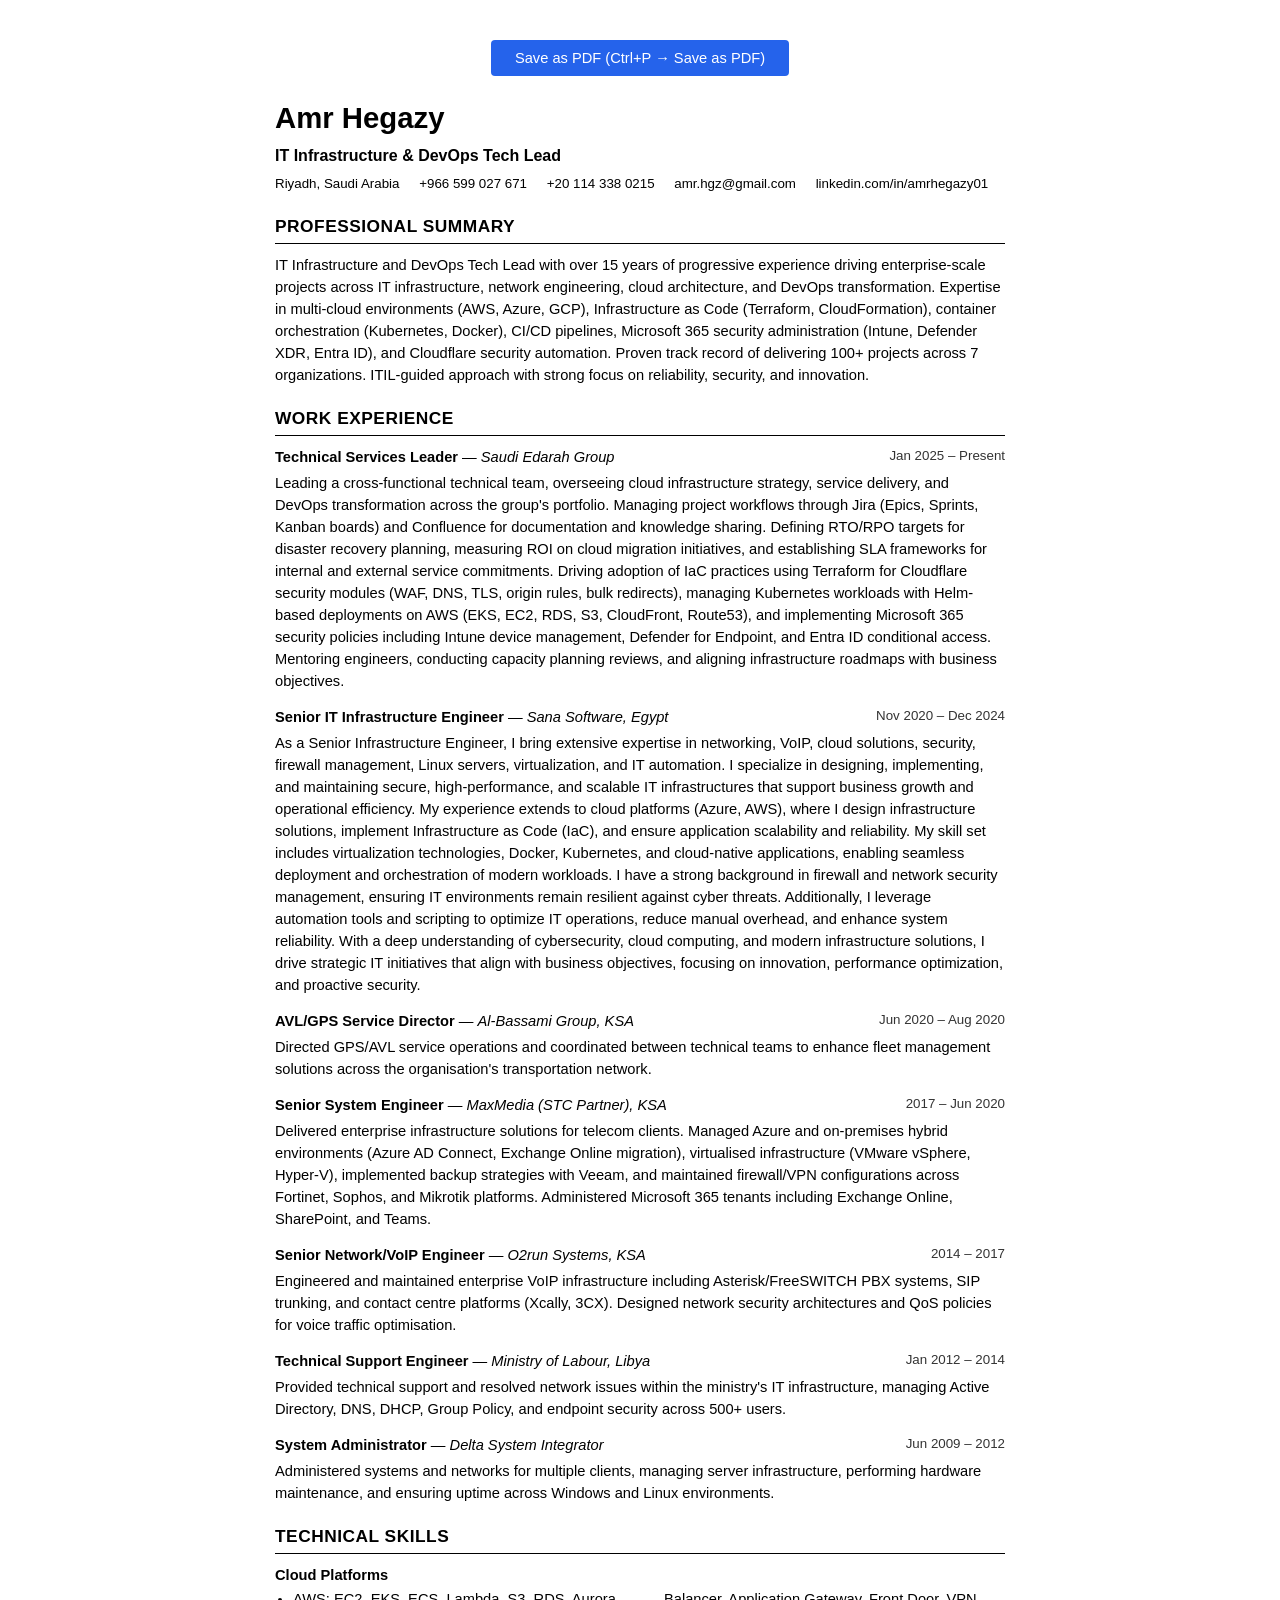
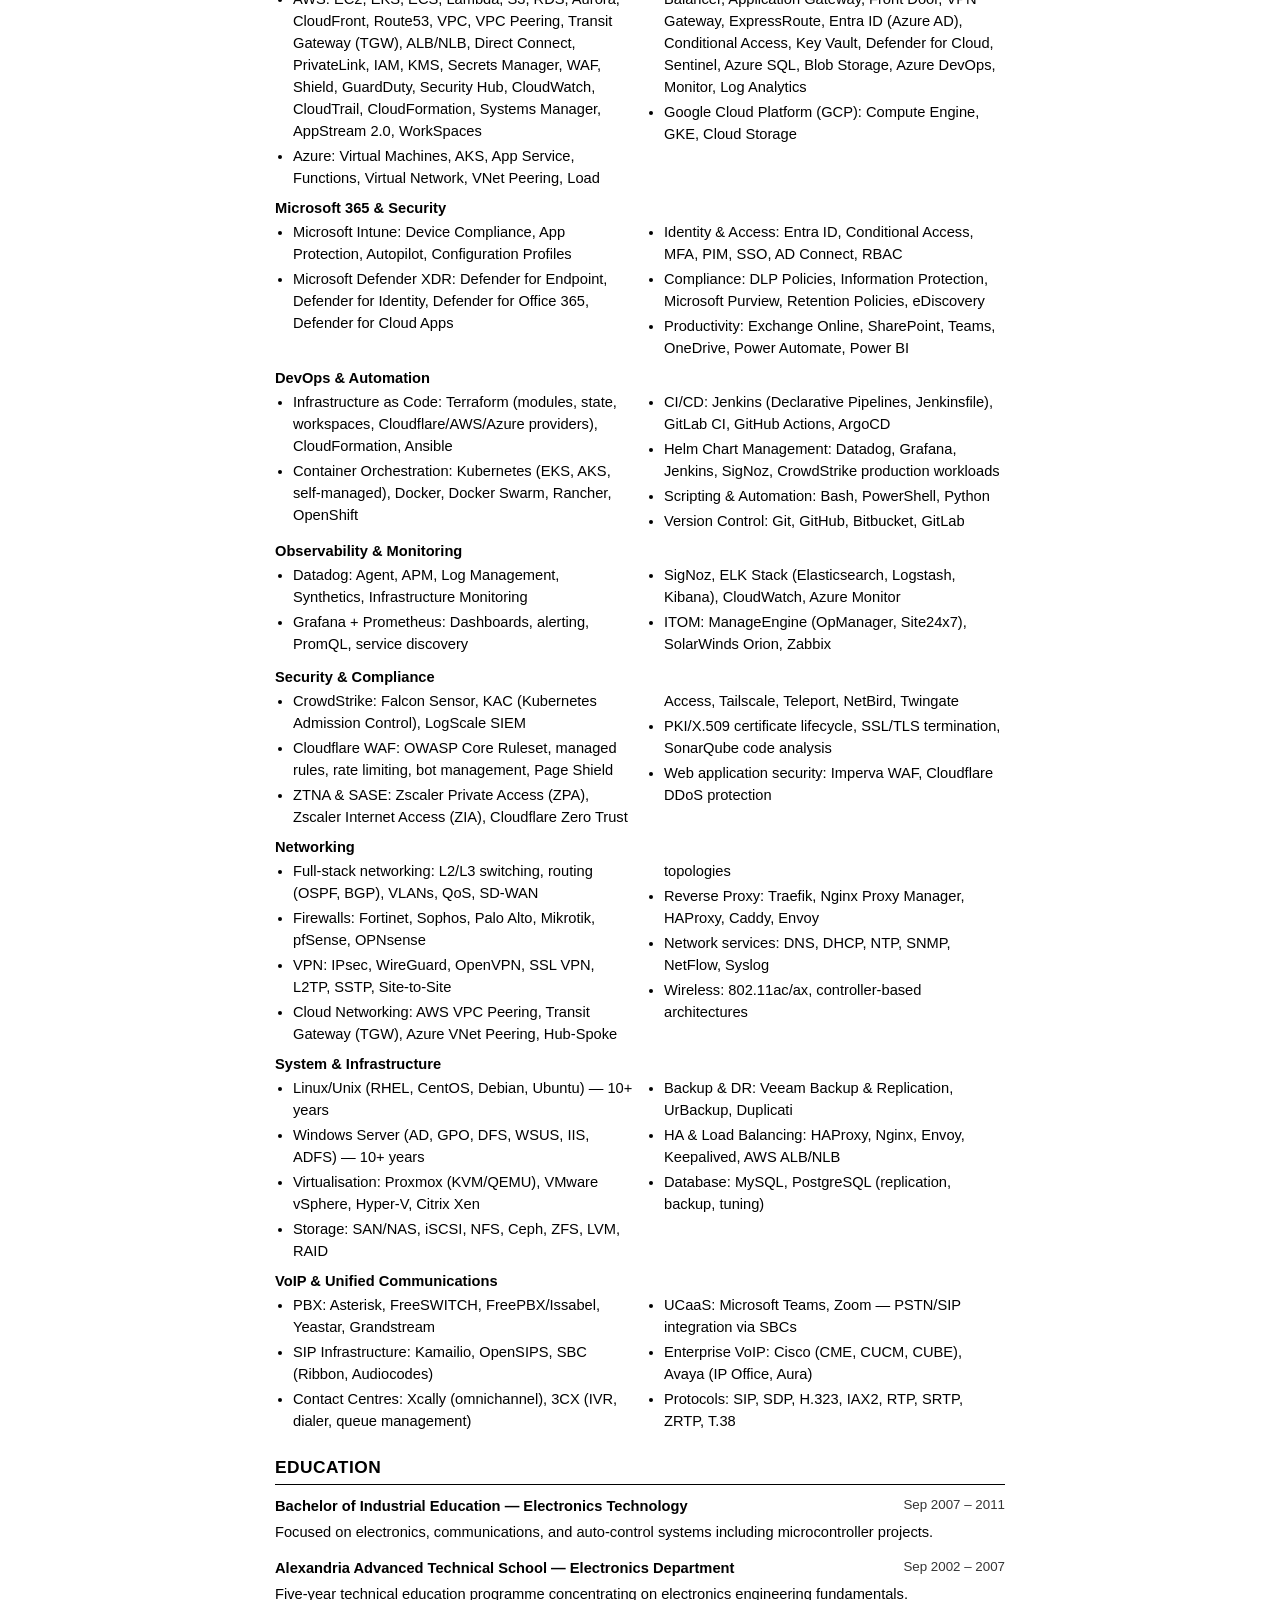
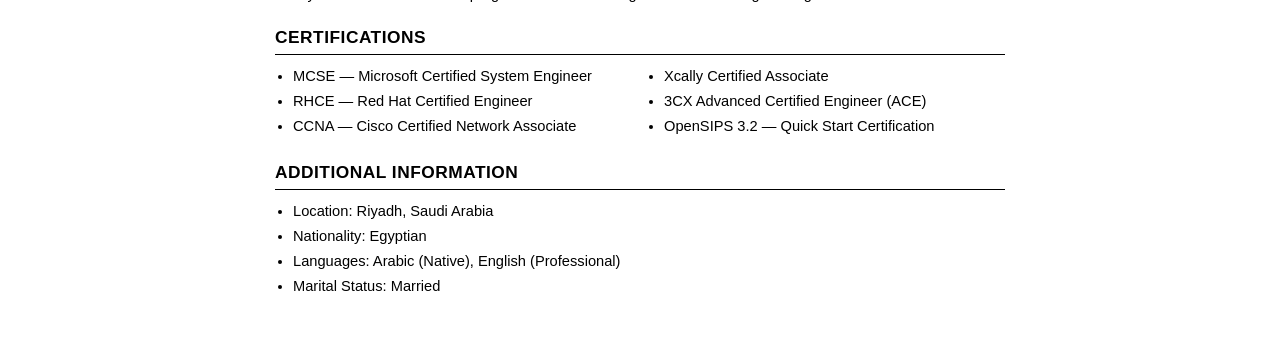
==== cv-ats.html @ da818dd1 "v1.1: Professional UI, Cloud skills, ATS PDF, mobile responsive, team management with Jira/Confluenc" ====
<!DOCTYPE html>
<html lang="en">
<head>
  <meta charset="utf-8" />
  <meta name="viewport" content="width=device-width, initial-scale=1.0" />
  <title>Amr Hegazy — CV</title>
  <style>
    /* ATS-friendly: single column, standard fonts, no images, no columns, no tables */
    * { box-sizing: border-box; margin: 0; padding: 0; }
    body {
      font-family: 'Calibri', 'Arial', sans-serif;
      font-size: 11pt;
      line-height: 1.5;
      color: #000;
      background: #fff;
      padding: 40px 60px;
      max-width: 850px;
      margin: 0 auto;
    }
    h1 { font-size: 22pt; font-weight: bold; margin-bottom: 4px; }
    h2 {
      font-size: 13pt; font-weight: bold; text-transform: uppercase;
      border-bottom: 1.5px solid #000; padding-bottom: 3px;
      margin-top: 20px; margin-bottom: 10px; letter-spacing: 0.5px;
    }
    h3 { font-size: 11pt; font-weight: bold; margin-bottom: 2px; }
    p, li { font-size: 11pt; line-height: 1.5; }
    ul { margin-left: 18px; margin-bottom: 8px; }
    li { margin-bottom: 3px; }
    a { color: #000; text-decoration: none; }
    .header-info { margin-bottom: 6px; font-size: 10pt; }
    .header-info span { margin-right: 16px; }
    .job { margin-bottom: 14px; }
    .job-header { display: flex; justify-content: space-between; flex-wrap: wrap; }
    .job-title { font-weight: bold; }
    .job-company { font-style: italic; }
    .job-date { font-size: 10pt; color: #333; }
    .job p { margin-top: 4px; }
    .skills-section ul { columns: 2; column-gap: 30px; }
    .certs ul { columns: 2; column-gap: 30px; }
    .no-print { margin-bottom: 20px; text-align: center; }
    .no-print button {
      padding: 10px 24px; font-size: 11pt; cursor: pointer;
      background: #2563eb; color: #fff; border: none; border-radius: 4px;
    }
    .no-print button:hover { background: #1d4ed8; }
    @media print {
      body { padding: 20px 40px; }
      .no-print { display: none; }
    }
  </style>
</head>
<body>

<div class="no-print">
  <button onclick="window.print()">Save as PDF (Ctrl+P → Save as PDF)</button>
</div>

<!-- HEADER -->
<h1>Amr Hegazy</h1>
<p style="font-size: 12pt; font-weight: bold; margin-bottom: 6px;">IT Infrastructure & DevOps Tech Lead</p>
<div class="header-info">
  <span>Riyadh, Saudi Arabia</span>
  <span>+966 599 027 671</span>
  <span>+20 114 338 0215</span>
  <span>amr.hgz@gmail.com</span>
  <span>linkedin.com/in/amrhegazy01</span>
</div>

<!-- PROFESSIONAL SUMMARY -->
<h2>Professional Summary</h2>
<p>IT Infrastructure and DevOps Tech Lead with over 15 years of progressive experience driving enterprise-scale projects across IT infrastructure, network engineering, cloud architecture, and DevOps transformation. Expertise in multi-cloud environments (AWS, Azure, GCP), Infrastructure as Code (Terraform, CloudFormation), container orchestration (Kubernetes, Docker), CI/CD pipelines, Microsoft 365 security administration (Intune, Defender XDR, Entra ID), and Cloudflare security automation. Proven track record of delivering 100+ projects across 7 organizations. ITIL-guided approach with strong focus on reliability, security, and innovation.</p>

<!-- WORK EXPERIENCE -->
<h2>Work Experience</h2>

<div class="job">
  <div class="job-header">
    <div><span class="job-title">Technical Services Leader</span> — <span class="job-company">Saudi Edarah Group</span></div>
    <span class="job-date">Jan 2025 – Present</span>
  </div>
  <p>Leading a cross-functional technical team, overseeing cloud infrastructure strategy, service delivery, and DevOps transformation across the group's portfolio. Managing project workflows through Jira (Epics, Sprints, Kanban boards) and Confluence for documentation and knowledge sharing. Defining RTO/RPO targets for disaster recovery planning, measuring ROI on cloud migration initiatives, and establishing SLA frameworks for internal and external service commitments. Driving adoption of IaC practices using Terraform for Cloudflare security modules (WAF, DNS, TLS, origin rules, bulk redirects), managing Kubernetes workloads with Helm-based deployments on AWS (EKS, EC2, RDS, S3, CloudFront, Route53), and implementing Microsoft 365 security policies including Intune device management, Defender for Endpoint, and Entra ID conditional access. Mentoring engineers, conducting capacity planning reviews, and aligning infrastructure roadmaps with business objectives.</p>
</div>

<div class="job">
  <div class="job-header">
    <div><span class="job-title">Senior IT Infrastructure Engineer</span> — <span class="job-company">Sana Software, Egypt</span></div>
    <span class="job-date">Nov 2020 – Dec 2024</span>
  </div>
  <p>As a Senior Infrastructure Engineer, I bring extensive expertise in networking, VoIP, cloud solutions, security, firewall management, Linux servers, virtualization, and IT automation. I specialize in designing, implementing, and maintaining secure, high-performance, and scalable IT infrastructures that support business growth and operational efficiency. My experience extends to cloud platforms (Azure, AWS), where I design infrastructure solutions, implement Infrastructure as Code (IaC), and ensure application scalability and reliability. My skill set includes virtualization technologies, Docker, Kubernetes, and cloud-native applications, enabling seamless deployment and orchestration of modern workloads. I have a strong background in firewall and network security management, ensuring IT environments remain resilient against cyber threats. Additionally, I leverage automation tools and scripting to optimize IT operations, reduce manual overhead, and enhance system reliability. With a deep understanding of cybersecurity, cloud computing, and modern infrastructure solutions, I drive strategic IT initiatives that align with business objectives, focusing on innovation, performance optimization, and proactive security.</p>
</div>

<div class="job">
  <div class="job-header">
    <div><span class="job-title">AVL/GPS Service Director</span> — <span class="job-company">Al-Bassami Group, KSA</span></div>
    <span class="job-date">Jun 2020 – Aug 2020</span>
  </div>
  <p>Directed GPS/AVL service operations and coordinated between technical teams to enhance fleet management solutions across the organisation's transportation network.</p>
</div>

<div class="job">
  <div class="job-header">
    <div><span class="job-title">Senior System Engineer</span> — <span class="job-company">MaxMedia (STC Partner), KSA</span></div>
    <span class="job-date">2017 – Jun 2020</span>
  </div>
  <p>Delivered enterprise infrastructure solutions for telecom clients. Managed Azure and on-premises hybrid environments (Azure AD Connect, Exchange Online migration), virtualised infrastructure (VMware vSphere, Hyper-V), implemented backup strategies with Veeam, and maintained firewall/VPN configurations across Fortinet, Sophos, and Mikrotik platforms. Administered Microsoft 365 tenants including Exchange Online, SharePoint, and Teams.</p>
</div>

<div class="job">
  <div class="job-header">
    <div><span class="job-title">Senior Network/VoIP Engineer</span> — <span class="job-company">O2run Systems, KSA</span></div>
    <span class="job-date">2014 – 2017</span>
  </div>
  <p>Engineered and maintained enterprise VoIP infrastructure including Asterisk/FreeSWITCH PBX systems, SIP trunking, and contact centre platforms (Xcally, 3CX). Designed network security architectures and QoS policies for voice traffic optimisation.</p>
</div>

<div class="job">
  <div class="job-header">
    <div><span class="job-title">Technical Support Engineer</span> — <span class="job-company">Ministry of Labour, Libya</span></div>
    <span class="job-date">Jan 2012 – 2014</span>
  </div>
  <p>Provided technical support and resolved network issues within the ministry's IT infrastructure, managing Active Directory, DNS, DHCP, Group Policy, and endpoint security across 500+ users.</p>
</div>

<div class="job">
  <div class="job-header">
    <div><span class="job-title">System Administrator</span> — <span class="job-company">Delta System Integrator</span></div>
    <span class="job-date">Jun 2009 – 2012</span>
  </div>
  <p>Administered systems and networks for multiple clients, managing server infrastructure, performing hardware maintenance, and ensuring uptime across Windows and Linux environments.</p>
</div>

<!-- TECHNICAL SKILLS -->
<h2>Technical Skills</h2>

<h3>Cloud Platforms</h3>
<div class="skills-section">
<ul>
  <li>AWS: EC2, EKS, ECS, Lambda, S3, RDS, Aurora, CloudFront, Route53, VPC, VPC Peering, Transit Gateway (TGW), ALB/NLB, Direct Connect, PrivateLink, IAM, KMS, Secrets Manager, WAF, Shield, GuardDuty, Security Hub, CloudWatch, CloudTrail, CloudFormation, Systems Manager, AppStream 2.0, WorkSpaces</li>
  <li>Azure: Virtual Machines, AKS, App Service, Functions, Virtual Network, VNet Peering, Load Balancer, Application Gateway, Front Door, VPN Gateway, ExpressRoute, Entra ID (Azure AD), Conditional Access, Key Vault, Defender for Cloud, Sentinel, Azure SQL, Blob Storage, Azure DevOps, Monitor, Log Analytics</li>
  <li>Google Cloud Platform (GCP): Compute Engine, GKE, Cloud Storage</li>
</ul>
</div>

<h3>Microsoft 365 & Security</h3>
<div class="skills-section">
<ul>
  <li>Microsoft Intune: Device Compliance, App Protection, Autopilot, Configuration Profiles</li>
  <li>Microsoft Defender XDR: Defender for Endpoint, Defender for Identity, Defender for Office 365, Defender for Cloud Apps</li>
  <li>Identity & Access: Entra ID, Conditional Access, MFA, PIM, SSO, AD Connect, RBAC</li>
  <li>Compliance: DLP Policies, Information Protection, Microsoft Purview, Retention Policies, eDiscovery</li>
  <li>Productivity: Exchange Online, SharePoint, Teams, OneDrive, Power Automate, Power BI</li>
</ul>
</div>

<h3>DevOps & Automation</h3>
<div class="skills-section">
<ul>
  <li>Infrastructure as Code: Terraform (modules, state, workspaces, Cloudflare/AWS/Azure providers), CloudFormation, Ansible</li>
  <li>Container Orchestration: Kubernetes (EKS, AKS, self-managed), Docker, Docker Swarm, Rancher, OpenShift</li>
  <li>CI/CD: Jenkins (Declarative Pipelines, Jenkinsfile), GitLab CI, GitHub Actions, ArgoCD</li>
  <li>Helm Chart Management: Datadog, Grafana, Jenkins, SigNoz, CrowdStrike production workloads</li>
  <li>Scripting & Automation: Bash, PowerShell, Python</li>
  <li>Version Control: Git, GitHub, Bitbucket, GitLab</li>
</ul>
</div>

<h3>Observability & Monitoring</h3>
<div class="skills-section">
<ul>
  <li>Datadog: Agent, APM, Log Management, Synthetics, Infrastructure Monitoring</li>
  <li>Grafana + Prometheus: Dashboards, alerting, PromQL, service discovery</li>
  <li>SigNoz, ELK Stack (Elasticsearch, Logstash, Kibana), CloudWatch, Azure Monitor</li>
  <li>ITOM: ManageEngine (OpManager, Site24x7), SolarWinds Orion, Zabbix</li>
</ul>
</div>

<h3>Security & Compliance</h3>
<div class="skills-section">
<ul>
  <li>CrowdStrike: Falcon Sensor, KAC (Kubernetes Admission Control), LogScale SIEM</li>
  <li>Cloudflare WAF: OWASP Core Ruleset, managed rules, rate limiting, bot management, Page Shield</li>
  <li>ZTNA & SASE: Zscaler Private Access (ZPA), Zscaler Internet Access (ZIA), Cloudflare Zero Trust Access, Tailscale, Teleport, NetBird, Twingate</li>
  <li>PKI/X.509 certificate lifecycle, SSL/TLS termination, SonarQube code analysis</li>
  <li>Web application security: Imperva WAF, Cloudflare DDoS protection</li>
</ul>
</div>

<h3>Networking</h3>
<div class="skills-section">
<ul>
  <li>Full-stack networking: L2/L3 switching, routing (OSPF, BGP), VLANs, QoS, SD-WAN</li>
  <li>Firewalls: Fortinet, Sophos, Palo Alto, Mikrotik, pfSense, OPNsense</li>
  <li>VPN: IPsec, WireGuard, OpenVPN, SSL VPN, L2TP, SSTP, Site-to-Site</li>
  <li>Cloud Networking: AWS VPC Peering, Transit Gateway (TGW), Azure VNet Peering, Hub-Spoke topologies</li>
  <li>Reverse Proxy: Traefik, Nginx Proxy Manager, HAProxy, Caddy, Envoy</li>
  <li>Network services: DNS, DHCP, NTP, SNMP, NetFlow, Syslog</li>
  <li>Wireless: 802.11ac/ax, controller-based architectures</li>
</ul>
</div>

<h3>System & Infrastructure</h3>
<div class="skills-section">
<ul>
  <li>Linux/Unix (RHEL, CentOS, Debian, Ubuntu) — 10+ years</li>
  <li>Windows Server (AD, GPO, DFS, WSUS, IIS, ADFS) — 10+ years</li>
  <li>Virtualisation: Proxmox (KVM/QEMU), VMware vSphere, Hyper-V, Citrix Xen</li>
  <li>Storage: SAN/NAS, iSCSI, NFS, Ceph, ZFS, LVM, RAID</li>
  <li>Backup & DR: Veeam Backup & Replication, UrBackup, Duplicati</li>
  <li>HA & Load Balancing: HAProxy, Nginx, Envoy, Keepalived, AWS ALB/NLB</li>
  <li>Database: MySQL, PostgreSQL (replication, backup, tuning)</li>
</ul>
</div>

<h3>VoIP & Unified Communications</h3>
<div class="skills-section">
<ul>
  <li>PBX: Asterisk, FreeSWITCH, FreePBX/Issabel, Yeastar, Grandstream</li>
  <li>SIP Infrastructure: Kamailio, OpenSIPS, SBC (Ribbon, Audiocodes)</li>
  <li>Contact Centres: Xcally (omnichannel), 3CX (IVR, dialer, queue management)</li>
  <li>UCaaS: Microsoft Teams, Zoom — PSTN/SIP integration via SBCs</li>
  <li>Enterprise VoIP: Cisco (CME, CUCM, CUBE), Avaya (IP Office, Aura)</li>
  <li>Protocols: SIP, SDP, H.323, IAX2, RTP, SRTP, ZRTP, T.38</li>
</ul>
</div>

<!-- EDUCATION -->
<h2>Education</h2>

<div class="job">
  <div class="job-header">
    <div><span class="job-title">Bachelor of Industrial Education — Electronics Technology</span></div>
    <span class="job-date">Sep 2007 – 2011</span>
  </div>
  <p>Focused on electronics, communications, and auto-control systems including microcontroller projects.</p>
</div>

<div class="job">
  <div class="job-header">
    <div><span class="job-title">Alexandria Advanced Technical School — Electronics Department</span></div>
    <span class="job-date">Sep 2002 – 2007</span>
  </div>
  <p>Five-year technical education programme concentrating on electronics engineering fundamentals.</p>
</div>

<!-- CERTIFICATIONS -->
<h2>Certifications</h2>
<div class="certs">
<ul>
  <li>MCSE — Microsoft Certified System Engineer</li>
  <li>RHCE — Red Hat Certified Engineer</li>
  <li>CCNA — Cisco Certified Network Associate</li>
  <li>Xcally Certified Associate</li>
  <li>3CX Advanced Certified Engineer (ACE)</li>
  <li>OpenSIPS 3.2 — Quick Start Certification</li>
</ul>
</div>

<!-- ADDITIONAL INFORMATION -->
<h2>Additional Information</h2>
<ul>
  <li>Location: Riyadh, Saudi Arabia</li>
  <li>Nationality: Egyptian</li>
  <li>Languages: Arabic (Native), English (Professional)</li>
  <li>Marital Status: Married</li>
</ul>

</body>
</html>
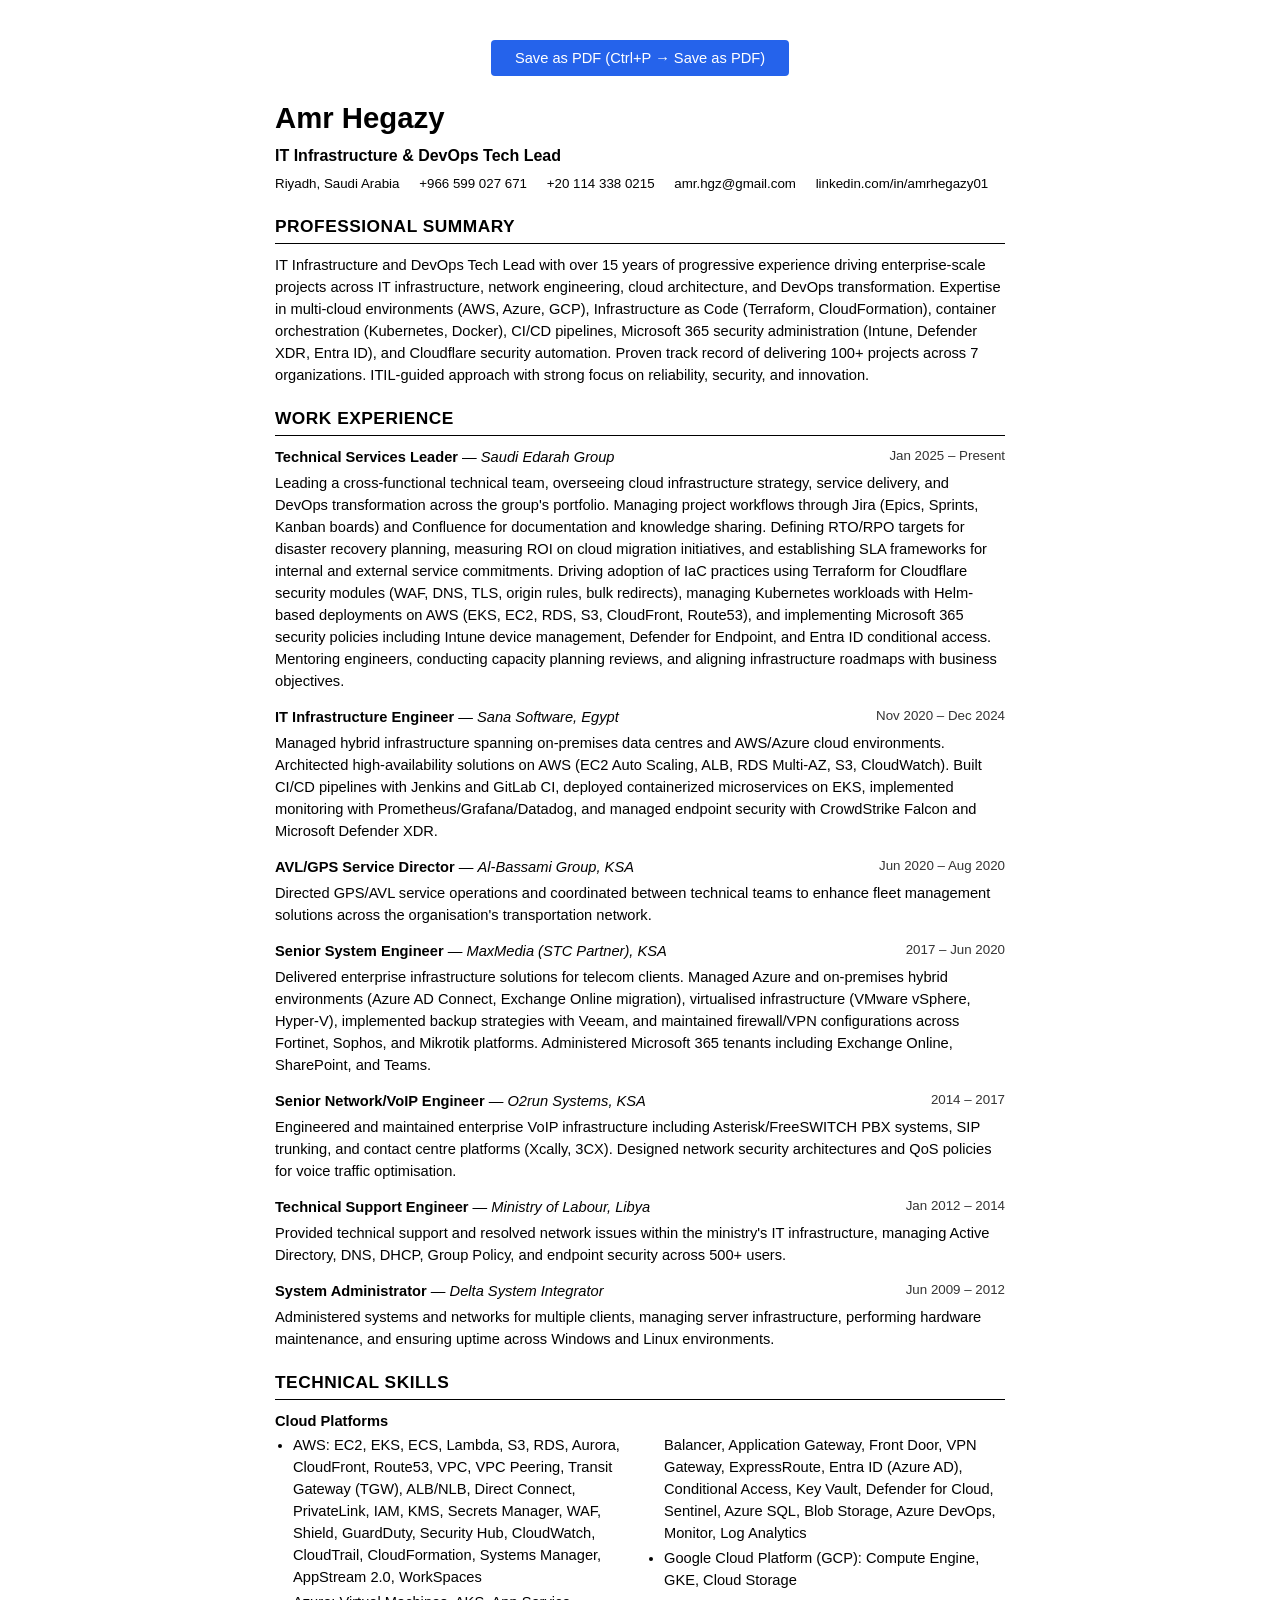
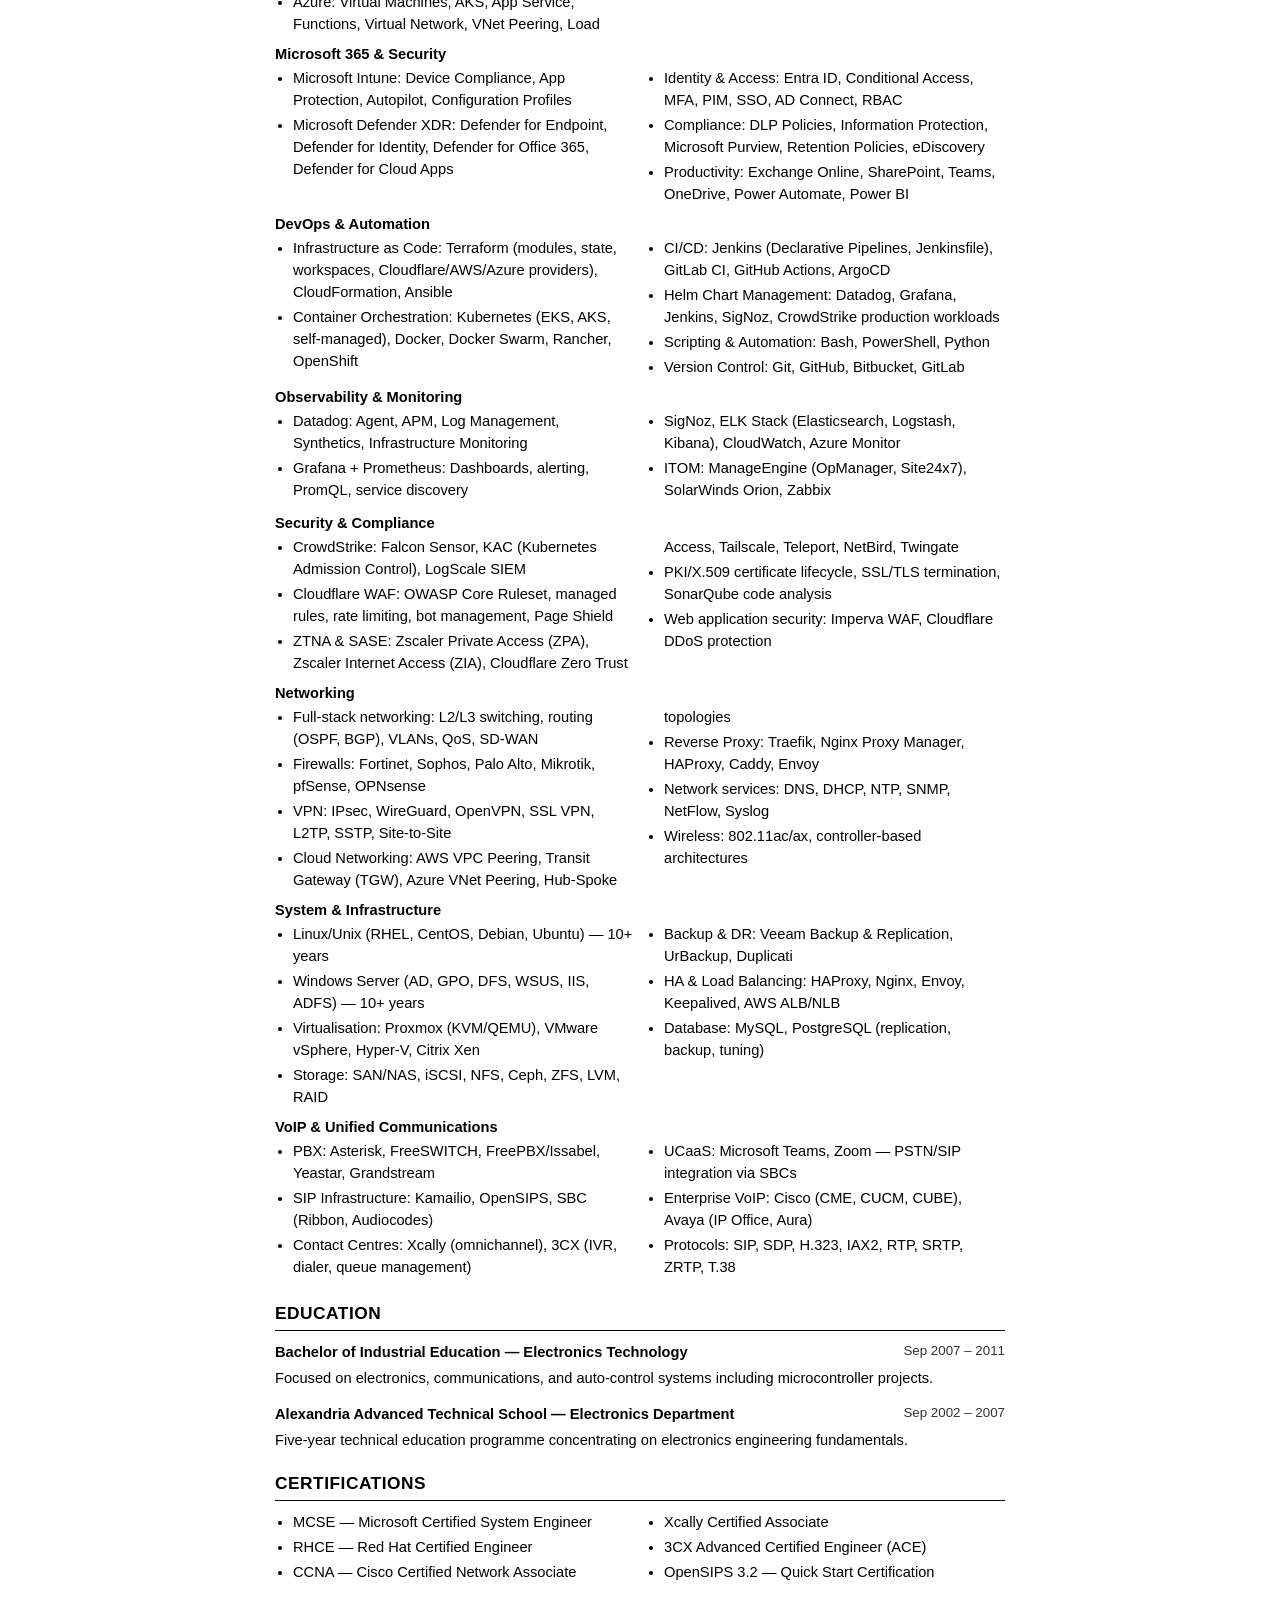
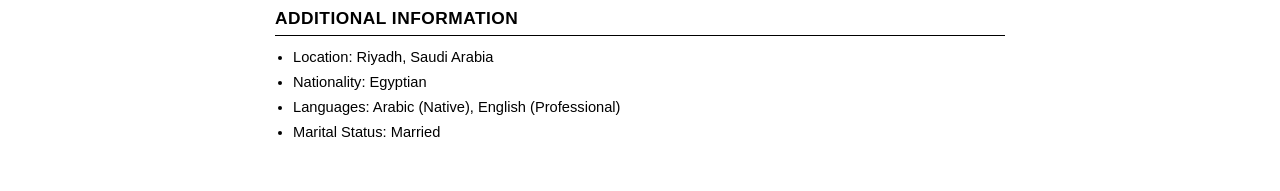
==== commit 81a30c85: "v1.1: Professional UI, Cloud skills, ATS PDF, mobile responsive, team management with Jira/Confluenc" ====
--- a/cv-ats.html
+++ b/cv-ats.html
@@ -84,10 +84,10 @@
 
 <div class="job">
   <div class="job-header">
-    <div><span class="job-title">Senior IT Infrastructure Engineer</span> — <span class="job-company">Sana Software, Egypt</span></div>
+    <div><span class="job-title">IT Infrastructure Engineer</span> — <span class="job-company">Sana Software, Egypt</span></div>
     <span class="job-date">Nov 2020 – Dec 2024</span>
   </div>
-  <p>As a Senior Infrastructure Engineer, I bring extensive expertise in networking, VoIP, cloud solutions, security, firewall management, Linux servers, virtualization, and IT automation. I specialize in designing, implementing, and maintaining secure, high-performance, and scalable IT infrastructures that support business growth and operational efficiency. My experience extends to cloud platforms (Azure, AWS), where I design infrastructure solutions, implement Infrastructure as Code (IaC), and ensure application scalability and reliability. My skill set includes virtualization technologies, Docker, Kubernetes, and cloud-native applications, enabling seamless deployment and orchestration of modern workloads. I have a strong background in firewall and network security management, ensuring IT environments remain resilient against cyber threats. Additionally, I leverage automation tools and scripting to optimize IT operations, reduce manual overhead, and enhance system reliability. With a deep understanding of cybersecurity, cloud computing, and modern infrastructure solutions, I drive strategic IT initiatives that align with business objectives, focusing on innovation, performance optimization, and proactive security.</p>
+  <p>Managed hybrid infrastructure spanning on-premises data centres and AWS/Azure cloud environments. Architected high-availability solutions on AWS (EC2 Auto Scaling, ALB, RDS Multi-AZ, S3, CloudWatch). Built CI/CD pipelines with Jenkins and GitLab CI, deployed containerized microservices on EKS, implemented monitoring with Prometheus/Grafana/Datadog, and managed endpoint security with CrowdStrike Falcon and Microsoft Defender XDR.</p>
 </div>
 
 <div class="job">
